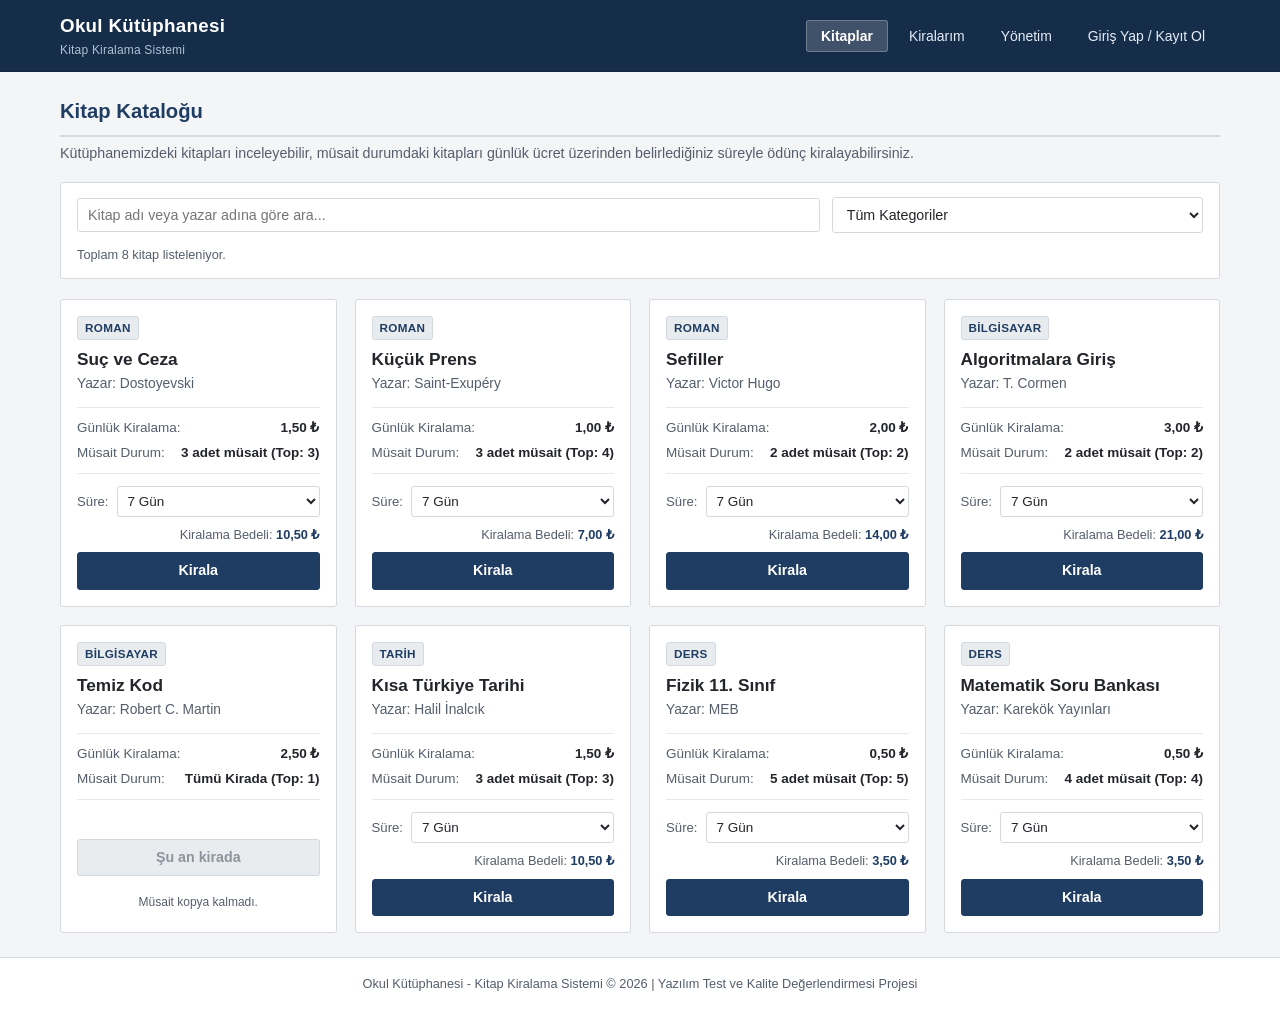
==== index.html @ 2427d93e "Okul Kütüphanesi - Kitap Kiralama Sistemi ilk sürüm" ====
<!DOCTYPE html>
<html lang="tr">
<head>
    <meta charset="UTF-8">
    <meta name="viewport" content="width=device-width, initial-scale=1.0">
    <title>Okul Kütüphanesi - Kitap Kiralama Sistemi</title>
    <link rel="stylesheet" href="css/stil.css">
</head>
<body>

    <!-- ÜST BAR (NAVİGASYON) -->
    <header class="ust-bar">
        <div class="ust-bar-icerik">
            <div class="site-baslik-alani">
                <a href="#kitaplar" class="site-ana-baslik" id="logo-link">Okul Kütüphanesi</a>
                <span class="site-alt-baslik">Kitap Kiralama Sistemi</span>
            </div>

            <nav class="ana-menu" aria-label="Ana Menü">
                <button type="button" class="menu-butonu aktif" id="menu-btn-kitaplar" data-hedef="kitaplar">Kitaplar</button>
                <button type="button" class="menu-butonu" id="menu-btn-kiralarim" data-hedef="kiralarim">Kiralarım</button>
                <button type="button" class="menu-butonu" id="menu-btn-yonetim" data-hedef="yonetim">Yönetim</button>
                <button type="button" class="menu-butonu" id="menu-btn-giris" data-hedef="giris">Giriş Yap / Kayıt Ol</button>

                <!-- Giriş Yapmış Kullanıcı Alanı -->
                <div class="kullanici-bilgi-kapsayici" id="kullanici-alani" style="display: none;">
                    <span class="kullanici-etiket">
                        <span class="kullanici-adi-vurgu" id="kullanici-adi-gostergesi">Ahmet Yılmaz</span>
                        <span id="kullanici-rol-gostergesi">(Öğrenci)</span>
                    </span>
                    <button type="button" class="cikis-butonu" id="btn-cikis-yap">Çıkış</button>
                </div>
            </nav>
        </div>
    </header>

    <!-- ANA İÇERİK BÖLÜMÜ -->
    <main class="ana-icerik">

        <!-- ==================== 1. SAYFA: KİTAP KATALOĞU ==================== -->
        <section id="sayfa-kitaplar" class="sayfa-bolumu aktif-sayfa" aria-labelledby="baslik-katalog">
            <h1 class="bolum-basligi" id="baslik-katalog">Kitap Kataloğu</h1>
            <p class="bolum-aciklama">Kütüphanemizdeki kitapları inceleyebilir, müsait durumdaki kitapları günlük ücret üzerinden belirlediğiniz süreyle ödünç kiralayabilirsiniz.</p>

            <!-- Arama ve Kategori Filtresi -->
            <div class="arama-ve-filtre-bari">
                <div class="arama-kutusu-alani">
                    <input type="text" id="katalog-arama-input" class="form-kontrol" placeholder="Kitap adı veya yazar adına göre ara..." aria-label="Kitap veya yazar ara">
                </div>
                <div class="filtre-kutusu-alani">
                    <select id="katalog-kategori-select" class="form-kontrol" aria-label="Kategoriye göre filtrele">
                        <option value="">Tüm Kategoriler</option>
                    </select>
                </div>
                <div class="arama-bilgi-metni" id="katalog-filtre-bilgisi">Toplam 8 kitap listeleniyor.</div>
            </div>

            <!-- Kitap Kartları Grid Alanı -->
            <div class="kitap-grid" id="kitap-listesi-kapsayici">
                <!-- JavaScript ile dinamik olarak doldurulacaktır -->
            </div>
        </section>

        <!-- ==================== 2. SAYFA: GİRİŞ VE KAYIT ==================== -->
        <section id="sayfa-giris" class="sayfa-bolumu" aria-labelledby="baslik-giris-kayit">
            <h1 class="bolum-basligi" id="baslik-giris-kayit">Öğrenci & Yönetici Girişi</h1>
            <p class="bolum-aciklama">Kitap kiralamak veya kütüphane yönetim işlemlerini gerçekleştirmek için lütfen giriş yapınız.</p>

            <!-- Deneme Hesapları Bilgilendirmesi -->
            <div class="deneme-hesaplari-kutusu">
                <strong>Yazılım Testi İçin Hazır Deneme Hesapları:</strong>
                <ul>
                    <li><strong>Öğrenci Hesabı:</strong> Okul No: <code>1001</code> | Şifre: <code>1234</code></li>
                    <li><strong>Yönetici (Kütüphaneci):</strong> Kullanıcı Adı: <code>admin</code> | Şifre: <code>admin123</code></li>
                </ul>
            </div>

            <div class="giris-kayit-izgara">
                <!-- Giriş Yap Kutusu -->
                <div class="panel">
                    <h2 class="panel-baslik">Giriş Yap</h2>
                    <div id="giris-mesaj-kutusu" class="form-mesaj" role="alert"></div>
                    <form id="form-giris" autocomplete="off">
                        <div class="form-satiri">
                            <label for="giris-okul-no">Okul Numarası / Yönetici Adı</label>
                            <input type="text" id="giris-okul-no" class="form-kontrol" placeholder="Örn: 1001 veya admin" required>
                        </div>
                        <div class="form-satiri">
                            <label for="giris-sifre">Şifre</label>
                            <input type="password" id="giris-sifre" class="form-kontrol" placeholder="Şifrenizi giriniz" required>
                        </div>
                        <button type="submit" class="buton" style="width: 100%;">Giriş Yap</button>
                    </form>
                </div>

                <!-- Kayıt Ol Kutusu -->
                <div class="panel">
                    <h2 class="panel-baslik">Yeni Öğrenci Kaydı</h2>
                    <div id="kayit-mesaj-kutusu" class="form-mesaj" role="alert"></div>
                    <form id="form-kayit" autocomplete="off">
                        <div class="form-satiri">
                            <label for="kayit-ad-soyad">Ad Soyad</label>
                            <input type="text" id="kayit-ad-soyad" class="form-kontrol" placeholder="Örn: Zeynep Kaya" required>
                        </div>
                        <div class="form-satiri">
                            <label for="kayit-okul-no">Okul Numarası</label>
                            <input type="text" id="kayit-okul-no" class="form-kontrol" placeholder="Örn: 1042" required>
                            <span class="ipucu">Aynı okul numarasıyla ikinci bir kayıt yapılamaz.</span>
                        </div>
                        <div class="form-satiri">
                            <label for="kayit-sifre">Şifre</label>
                            <input type="password" id="kayit-sifre" class="form-kontrol" placeholder="En az 4 karakter" minlength="4" required>
                            <span class="ipucu">Şifreniz en az 4 karakter uzunluğunda olmalıdır.</span>
                        </div>
                        <button type="submit" class="buton buton-ikincil" style="width: 100%;">Kayıt Ol</button>
                    </form>
                </div>
            </div>
        </section>

        <!-- ==================== 3. SAYFA: KİRALARIM (ÖĞRENCİ) ==================== -->
        <section id="sayfa-kiralarim" class="sayfa-bolumu" aria-labelledby="baslik-kiralarim">
            <h1 class="bolum-basligi" id="baslik-kiralarim">Ödünç Aldığım Kitaplar</h1>
            <p class="bolum-aciklama">Kiraladığınız kitapların alış tarihini, son teslim tarihini, toplam ücretini ve güncel teslim durumunu buradan takip edebilirsiniz.</p>

            <div class="tablo-kapsayici">
                <table class="sade-tablo" aria-label="Kiralanan Kitaplar Tablosu">
                    <thead>
                        <tr>
                            <th>Kitap Adı</th>
                            <th>Alış Tarihi</th>
                            <th>Son Teslim Tarihi</th>
                            <th>Süre</th>
                            <th>Kiralama Ücreti</th>
                            <th>Teslim Durumu</th>
                        </tr>
                    </thead>
                    <tbody id="kiralarim-tablo-govdesi">
                        <!-- JavaScript ile doldurulacaktır -->
                    </tbody>
                </table>
            </div>
        </section>

        <!-- ==================== 4. SAYFA: YÖNETİM PANELİ (YÖNETİCİ) ==================== -->
        <section id="sayfa-yonetim" class="sayfa-bolumu" aria-labelledby="baslik-yonetim">
            <div style="display: flex; justify-content: space-between; align-items: center; flex-wrap: gap: 10px; margin-bottom: 6px;">
                <h1 class="bolum-basligi" id="baslik-yonetim" style="border-bottom: none; margin-bottom: 0; padding-bottom: 0;">Kütüphane Yönetim Paneli</h1>
                <button type="button" class="buton buton-tehlike buton-kucuk" id="btn-verileri-sifirla" title="Tüm verileri başlangıç fabrika durumuna geri alır">Verileri Sıfırla</button>
            </div>
            <p class="bolum-aciklama">Kitap stoğunu güncelleyebilir, yeni kitap ekleyebilir ve teslim bekleyen kiralama işlemlerini kontrol edebilirsiniz.</p>

            <!-- Özet İstatistik Kutuları -->
            <div class="stok-ozet-kutucuklar">
                <div class="ozet-kutusu">
                    <div class="ozet-kutusu-etiket">Toplam Kitap Çeşidi</div>
                    <div class="ozet-kutusu-sayi" id="ozet-toplam-cesit">0</div>
                </div>
                <div class="ozet-kutusu">
                    <div class="ozet-kutusu-etiket">Toplam Kitap Adedi</div>
                    <div class="ozet-kutusu-sayi" id="ozet-toplam-adet">0</div>
                </div>
                <div class="ozet-kutusu">
                    <div class="ozet-kutusu-etiket">Kiradaki Kitap Adedi</div>
                    <div class="ozet-kutusu-sayi" id="ozet-kirada-adet">0</div>
                </div>
                <div class="ozet-kutusu">
                    <div class="ozet-kutusu-etiket">Müsait Kitap Adedi</div>
                    <div class="ozet-kutusu-sayi" id="ozet-musait-adet">0</div>
                </div>
            </div>

            <!-- Yeni Kitap Ekleme Formu -->
            <div class="panel">
                <h2 class="panel-baslik">Yeni Kitap Ekle</h2>
                <form id="form-kitap-ekle" autocomplete="off">
                    <div class="form-grid-3">
                        <div class="form-satiri">
                            <label for="ekle-kitap-adi">Kitap Adı</label>
                            <input type="text" id="ekle-kitap-adi" class="form-kontrol" placeholder="Örn: Nutuk" required>
                        </div>
                        <div class="form-satiri">
                            <label for="ekle-yazar">Yazar</label>
                            <input type="text" id="ekle-yazar" class="form-kontrol" placeholder="Örn: Mustafa Kemal Atatürk" required>
                        </div>
                        <div class="form-satiri">
                            <label for="ekle-kategori">Kategori</label>
                            <input type="text" id="ekle-kategori" class="form-kontrol" placeholder="Örn: Tarih, Roman, Bilgisayar" required>
                        </div>
                    </div>
                    <div class="form-grid-2">
                        <div class="form-satiri">
                            <label for="ekle-adet">Toplam Stok Adedi</label>
                            <input type="number" id="ekle-adet" class="form-kontrol" min="1" step="1" value="1" required>
                        </div>
                        <div class="form-satiri">
                            <label for="ekle-gunluk-ucret">Günlük Kiralama Ücreti (₺)</label>
                            <input type="number" id="ekle-gunluk-ucret" class="form-kontrol" min="0" step="0.25" value="1.00" required>
                        </div>
                    </div>
                    <button type="submit" class="buton">Kitap Ekle</button>
                </form>
            </div>

            <!-- Stok ve Kitap Listesi Tablosu -->
            <div class="panel">
                <h2 class="panel-baslik">Mevcut Kitap Stoğu</h2>
                <div class="tablo-kapsayici">
                    <table class="sade-tablo" aria-label="Kitap Stok Tablosu">
                        <thead>
                            <tr>
                                <th>#ID</th>
                                <th>Kitap Adı</th>
                                <th>Yazar</th>
                                <th>Kategori</th>
                                <th>Günlük Ücret</th>
                                <th>Toplam Adet</th>
                                <th>Kirada</th>
                                <th>Müsait</th>
                                <th>İşlem</th>
                            </tr>
                        </thead>
                        <tbody id="yonetim-stok-tablo-govdesi">
                            <!-- JavaScript ile doldurulacaktır -->
                        </tbody>
                    </table>
                </div>
            </div>

            <!-- Tüm Kiralamalar ve Teslim Alma Tablosu -->
            <div class="panel">
                <h2 class="panel-baslik">Tüm Kiralama Kayıtları & Teslim Alma</h2>
                <div class="tablo-kapsayici">
                    <table class="sade-tablo" aria-label="Tüm Kiralamalar Tablosu">
                        <thead>
                            <tr>
                                <th>#Kira No</th>
                                <th>Öğrenci Adı (No)</th>
                                <th>Kitap Adı</th>
                                <th>Alış Tarihi</th>
                                <th>Son Teslim</th>
                                <th>Ücret</th>
                                <th>Durum / Gecikme</th>
                                <th>İşlem</th>
                            </tr>
                        </thead>
                        <tbody id="yonetim-kiralamalar-tablo-govdesi">
                            <!-- JavaScript ile doldurulacaktır -->
                        </tbody>
                    </table>
                </div>
            </div>
        </section>

    </main>

    <!-- BİLDİRİM ÇUBUĞU (TOAST) -->
    <div id="bildirim-cubugu" class="bildirim-cubugu" role="status" aria-live="polite"></div>

    <!-- ALT BİLGİ (FOOTER) -->
    <footer class="alt-bilgi">
        Okul Kütüphanesi - Kitap Kiralama Sistemi &copy; 2026 | Yazılım Test ve Kalite Değerlendirmesi Projesi
    </footer>

    <!-- SCRIPT DOSYALARI -->
    <script src="js/veri.js"></script>
    <script src="js/islemler.js"></script>
    <script src="js/arayuz.js"></script>
</body>
</html>
---- css/stil.css ----
/* ===================================================
   Okul Kütüphanesi - Kitap Kiralama Sistemi
   Stil Dosyası (Sade, Kurumsal ve Erişilebilir Tasarım)
   =================================================== */

:root {
    --ana-renk: #1f3d63;
    --ana-renk-hover: #162d4a;
    --ust-bar-arka: #162d4a;
    --ust-bar-yazi: #ffffff;
    --ust-bar-ikincil: #b0c0d4;
    --zemin-arka: #f4f5f7;
    --kart-arka: #ffffff;
    --yazi-ana: #22252a;
    --yazi-ikincil: #555e6b;
    --kenarlik: #d4d8df;
    --kenarlik-acik: #e5e8ec;
    --tablo-baslik-arka: #ebedf2;
    --tablo-cizgi: #e1e4e8;
    --pasif-renk: #8c939d;
    --pasif-arka: #e9ecef;
    --hata-renk: #a81c1c;
    --hata-arka: #fbeae8;
    --basari-renk: #1f6e43;
    --basari-arka: #eaf6ee;
    --uyari-renk: #925400;
    --uyari-arka: #fffbe6;
    --odak-renk: #005fb8;
    --kose-yuvarlak: 3px;
    --yazi-boyutu-govde: 15px;
}

/* Koyu Mod Desteği (prefers-color-scheme: dark) */
@media (prefers-color-scheme: dark) {
    :root {
        --ana-renk: #3b6ba5;
        --ana-renk-hover: #4d80c0;
        --ust-bar-arka: #0f1d30;
        --ust-bar-yazi: #ffffff;
        --ust-bar-ikincil: #8ca3c2;
        --zemin-arka: #14171c;
        --kart-arka: #1d2127;
        --yazi-ana: #e2e5eb;
        --yazi-ikincil: #9aa2af;
        --kenarlik: #2e3540;
        --kenarlik-acik: #262c35;
        --tablo-baslik-arka: #232832;
        --tablo-cizgi: #2a313d;
        --pasif-renk: #667080;
        --pasif-arka: #262c36;
        --hata-renk: #ff7b72;
        --hata-arka: #381a1a;
        --basari-renk: #56d364;
        --basari-arka: #16331e;
        --uyari-renk: #e3b341;
        --uyari-arka: #33280e;
        --odak-renk: #58a6ff;
    }
}

* {
    box-sizing: border-box;
    margin: 0;
    padding: 0;
}

html {
    font-size: var(--yazi-boyutu-govde);
}

body {
    font-family: -apple-system, BlinkMacSystemFont, "Segoe UI", Roboto, "Helvetica Neue", Arial, sans-serif;
    font-size: 1rem;
    line-height: 1.5;
    color: var(--yazi-ana);
    background-color: var(--zemin-arka);
    min-height: 100vh;
    display: flex;
    flex-direction: column;
}

/* Erişilebilirlik ve Klavye Odaklanma */
a:focus-visible,
button:focus-visible,
input:focus-visible,
select:focus-visible {
    outline: 2px solid var(--odak-renk);
    outline-offset: 1px;
}

/* ===================== ÜST BAR (HEADER) ===================== */
.ust-bar {
    background-color: var(--ust-bar-arka);
    color: var(--ust-bar-yazi);
    border-bottom: 1px solid rgba(0, 0, 0, 0.15);
}

.ust-bar-icerik {
    max-width: 1200px;
    margin: 0 auto;
    padding: 12px 20px;
    display: flex;
    justify-content: space-between;
    align-items: center;
    flex-wrap: wrap;
    gap: 12px;
}

.site-baslik-alani {
    display: flex;
    flex-direction: column;
}

.site-ana-baslik {
    font-size: 1.25rem;
    font-weight: 600;
    letter-spacing: 0.3px;
    color: var(--ust-bar-yazi);
    text-decoration: none;
}

.site-alt-baslik {
    font-size: 0.8rem;
    color: var(--ust-bar-ikincil);
    letter-spacing: 0.2px;
    margin-top: 1px;
}

.ana-menu {
    display: flex;
    align-items: center;
    gap: 6px;
    flex-wrap: wrap;
}

.menu-butonu {
    background: transparent;
    color: #e5edf7;
    border: 1px solid transparent;
    padding: 7px 14px;
    font-size: 0.93rem;
    font-family: inherit;
    cursor: pointer;
    border-radius: var(--kose-yuvarlak);
    text-decoration: none;
    transition: background-color 0.15s ease, border-color 0.15s ease;
}

.menu-butonu:hover {
    background-color: rgba(255, 255, 255, 0.08);
}

.menu-butonu.aktif {
    background-color: rgba(255, 255, 255, 0.18);
    color: #ffffff;
    font-weight: 600;
    border-color: rgba(255, 255, 255, 0.25);
}

.kullanici-bilgi-kapsayici {
    display: flex;
    align-items: center;
    gap: 10px;
    margin-left: 10px;
    padding-left: 12px;
    border-left: 1px solid rgba(255, 255, 255, 0.2);
}

.kullanici-etiket {
    font-size: 0.85rem;
    color: var(--ust-bar-ikincil);
}

.kullanici-adi-vurgu {
    color: #ffffff;
    font-weight: 600;
}

.cikis-butonu {
    background-color: transparent;
    color: #ffd2cc;
    border: 1px solid rgba(255, 210, 204, 0.35);
    padding: 5px 10px;
    font-size: 0.85rem;
    border-radius: var(--kose-yuvarlak);
    cursor: pointer;
    font-family: inherit;
}

.cikis-butonu:hover {
    background-color: rgba(255, 210, 204, 0.12);
}

/* ===================== ANA GÖVDE VE İÇERİK ===================== */
.ana-icerik {
    max-width: 1200px;
    width: 100%;
    margin: 24px auto;
    padding: 0 20px;
    flex: 1;
}

.sayfa-bolumu {
    display: none;
}

.sayfa-bolumu.aktif-sayfa {
    display: block;
}

.bolum-basligi {
    font-size: 1.35rem;
    font-weight: 600;
    color: var(--ana-renk);
    margin-bottom: 6px;
    border-bottom: 2px solid var(--kenarlik);
    padding-bottom: 8px;
}

.bolum-aciklama {
    font-size: 0.95rem;
    color: var(--yazi-ikincil);
    margin-bottom: 18px;
}

/* ===================== KARTLAR VE PANELLER ===================== */
.panel {
    background-color: var(--kart-arka);
    border: 1px solid var(--kenarlik);
    border-radius: var(--kose-yuvarlak);
    padding: 18px;
    margin-bottom: 22px;
}

.panel-baslik {
    font-size: 1.1rem;
    font-weight: 600;
    color: var(--ana-renk);
    margin-bottom: 14px;
    padding-bottom: 6px;
    border-bottom: 1px solid var(--kenarlik-acik);
}

/* ===================== FORM ELEMANLARI ===================== */
.form-satiri {
    display: flex;
    flex-direction: column;
    margin-bottom: 14px;
}

.form-satiri label {
    font-size: 0.9rem;
    font-weight: 600;
    margin-bottom: 5px;
    color: var(--yazi-ana);
}

.form-satiri .ipucu {
    font-size: 0.8rem;
    color: var(--yazi-ikincil);
    margin-top: 3px;
}

.form-kontrol {
    width: 100%;
    padding: 8px 10px;
    font-size: 0.95rem;
    font-family: inherit;
    border: 1px solid var(--kenarlik);
    border-radius: var(--kose-yuvarlak);
    background-color: var(--kart-arka);
    color: var(--yazi-ana);
}

.form-kontrol:focus {
    border-color: var(--ana-renk);
}

.form-kontrol:disabled {
    background-color: var(--pasif-arka);
    color: var(--pasif-renk);
    cursor: not-allowed;
}

.form-grid-2 {
    display: grid;
    grid-template-columns: 1fr 1fr;
    gap: 14px;
}

.form-grid-3 {
    display: grid;
    grid-template-columns: 1fr 1fr 1fr;
    gap: 14px;
}

/* Butonlar */
.buton {
    display: inline-block;
    padding: 8px 16px;
    font-size: 0.95rem;
    font-weight: 600;
    font-family: inherit;
    text-align: center;
    border: 1px solid var(--ana-renk);
    background-color: var(--ana-renk);
    color: #ffffff;
    border-radius: var(--kose-yuvarlak);
    cursor: pointer;
    text-decoration: none;
    line-height: 1.4;
}

.buton:hover:not(:disabled) {
    background-color: var(--ana-renk-hover);
    border-color: var(--ana-renk-hover);
}

.buton:disabled {
    background-color: var(--pasif-arka);
    border-color: var(--kenarlik);
    color: var(--pasif-renk);
    cursor: not-allowed;
}

.buton-ikincil {
    background-color: transparent;
    color: var(--yazi-ana);
    border-color: var(--kenarlik);
}

.buton-ikincil:hover:not(:disabled) {
    background-color: var(--pasif-arka);
    border-color: var(--pasif-renk);
}

.buton-tehlike {
    background-color: transparent;
    border-color: var(--hata-renk);
    color: var(--hata-renk);
}

.buton-tehlike:hover:not(:disabled) {
    background-color: var(--hata-renk);
    color: #ffffff;
}

.buton-kucuk {
    padding: 5px 10px;
    font-size: 0.85rem;
}

/* ===================== KATALOG (KİTAPLAR) SAYFASI ===================== */
.arama-ve-filtre-bari {
    background-color: var(--kart-arka);
    border: 1px solid var(--kenarlik);
    border-radius: var(--kose-yuvarlak);
    padding: 14px 16px;
    margin-bottom: 20px;
    display: flex;
    flex-wrap: wrap;
    gap: 12px;
    align-items: center;
}

.arama-kutusu-alani {
    flex: 2;
    min-width: 240px;
}

.filtre-kutusu-alani {
    flex: 1;
    min-width: 180px;
}

.arama-bilgi-metni {
    width: 100%;
    font-size: 0.85rem;
    color: var(--yazi-ikincil);
}

.kitap-grid {
    display: grid;
    grid-template-columns: repeat(auto-fill, minmax(270px, 1fr));
    gap: 18px;
}

.kitap-karti {
    background-color: var(--kart-arka);
    border: 1px solid var(--kenarlik);
    border-radius: var(--kose-yuvarlak);
    padding: 16px;
    display: flex;
    flex-direction: column;
    justify-content: space-between;
}

.kitap-kategori-etiketi {
    display: inline-block;
    align-self: flex-start;
    font-size: 0.78rem;
    font-weight: 600;
    color: var(--ana-renk);
    background-color: var(--pasif-arka);
    border: 1px solid var(--kenarlik);
    padding: 2px 7px;
    border-radius: var(--kose-yuvarlak);
    margin-bottom: 8px;
    text-transform: uppercase;
    letter-spacing: 0.3px;
}

.kitap-adi {
    font-size: 1.15rem;
    font-weight: 600;
    color: var(--yazi-ana);
    margin-bottom: 4px;
    line-height: 1.3;
}

.kitap-yazari {
    font-size: 0.92rem;
    color: var(--yazi-ikincil);
    margin-bottom: 12px;
}

.kitap-bilgi-listesi {
    border-top: 1px solid var(--kenarlik-acik);
    border-bottom: 1px solid var(--kenarlik-acik);
    padding: 10px 0;
    margin-bottom: 12px;
    display: flex;
    flex-direction: column;
    gap: 5px;
    font-size: 0.9rem;
}

.kitap-bilgi-satiri {
    display: flex;
    justify-content: space-between;
}

.kitap-bilgi-satiri .bilgi-etiket {
    color: var(--yazi-ikincil);
}

.kitap-bilgi-satiri .bilgi-deger {
    font-weight: 600;
    color: var(--yazi-ana);
}

.stok-var {
    color: var(--basari-renk);
}

.stok-yok {
    color: var(--hata-renk);
}

.kiralama-secim-alani {
    display: flex;
    flex-direction: column;
    gap: 8px;
}

.sure-secimi-satiri {
    display: flex;
    align-items: center;
    gap: 8px;
    font-size: 0.88rem;
}

.sure-secimi-satiri label {
    color: var(--yazi-ikincil);
}

.sure-select {
    flex: 1;
    padding: 6px;
    font-size: 0.9rem;
    font-family: inherit;
    border: 1px solid var(--kenarlik);
    border-radius: var(--kose-yuvarlak);
    background-color: var(--kart-arka);
    color: var(--yazi-ana);
}

.hesaplanan-ucret-alani {
    font-size: 0.85rem;
    color: var(--yazi-ikincil);
    text-align: right;
    min-height: 1.2rem;
}

.hesaplanan-ucret-alani strong {
    color: var(--ana-renk);
}

.kitap-kirala-butonu {
    width: 100%;
}

.zaten-kirada-uyarisi {
    font-size: 0.8rem;
    color: var(--uyari-renk);
    background-color: var(--uyari-arka);
    border: 1px solid var(--kenarlik);
    padding: 5px 8px;
    border-radius: var(--kose-yuvarlak);
    text-align: center;
    margin-top: 4px;
}

.bos-sonuc-kutusu {
    grid-column: 1 / -1;
    background-color: var(--kart-arka);
    border: 1px dashed var(--kenarlik);
    border-radius: var(--kose-yuvarlak);
    padding: 30px 20px;
    text-align: center;
    color: var(--yazi-ikincil);
}

/* ===================== GİRİŞ & KAYIT SAYFASI ===================== */
.giris-kayit-izgara {
    display: grid;
    grid-template-columns: 1fr 1fr;
    gap: 22px;
}

.deneme-hesaplari-kutusu {
    background-color: var(--tablo-baslik-arka);
    border: 1px solid var(--kenarlik);
    border-radius: var(--kose-yuvarlak);
    padding: 10px 14px;
    margin-bottom: 14px;
    font-size: 0.86rem;
    color: var(--yazi-ikincil);
}

.deneme-hesaplari-kutusu strong {
    color: var(--yazi-ana);
}

.deneme-hesaplari-kutusu ul {
    margin-left: 18px;
    margin-top: 4px;
}

.form-mesaj {
    padding: 8px 12px;
    border-radius: var(--kose-yuvarlak);
    font-size: 0.9rem;
    margin-bottom: 12px;
    display: none;
}

.form-mesaj.hata {
    display: block;
    background-color: var(--hata-arka);
    border: 1px solid var(--hata-renk);
    color: var(--hata-renk);
}

.form-mesaj.basari {
    display: block;
    background-color: var(--basari-arka);
    border: 1px solid var(--basari-renk);
    color: var(--basari-renk);
}

/* ===================== TABLOLAR ===================== */
.tablo-kapsayici {
    width: 100%;
    overflow-x: auto;
    border: 1px solid var(--kenarlik);
    border-radius: var(--kose-yuvarlak);
    background-color: var(--kart-arka);
}

.sade-tablo {
    width: 100%;
    border-collapse: collapse;
    font-size: 0.92rem;
    text-align: left;
}

.sade-tablo th {
    background-color: var(--tablo-baslik-arka);
    color: var(--yazi-ana);
    font-weight: 600;
    padding: 10px 12px;
    border-bottom: 2px solid var(--kenarlik);
    white-space: nowrap;
}

.sade-tablo td {
    padding: 10px 12px;
    border-bottom: 1px solid var(--tablo-cizgi);
    color: var(--yazi-ana);
    vertical-align: middle;
}

.sade-tablo tr:last-child td {
    border-bottom: none;
}

.sade-tablo tr:hover {
    background-color: rgba(0, 0, 0, 0.02);
}

/* Durum Rozetleri */
.durum-etiket {
    display: inline-block;
    padding: 3px 8px;
    font-size: 0.8rem;
    font-weight: 600;
    border-radius: var(--kose-yuvarlak);
    border: 1px solid transparent;
    white-space: nowrap;
}

.durum-etiket.devam {
    background-color: var(--basari-arka);
    color: var(--basari-renk);
    border-color: rgba(31, 110, 67, 0.25);
}

.durum-etiket.gecikti {
    background-color: var(--hata-arka);
    color: var(--hata-renk);
    border-color: rgba(168, 28, 28, 0.25);
}

.durum-etiket.teslim {
    background-color: var(--pasif-arka);
    color: var(--yazi-ikincil);
    border-color: var(--kenarlik);
}

.tablo-bos-mesaj {
    padding: 20px;
    text-align: center;
    color: var(--yazi-ikincil);
    font-size: 0.95rem;
}

/* ===================== YÖNETİM PANELİ ÖZEL ELEMANLARI ===================== */
.yonetim-ust-aksiyonlar {
    display: flex;
    justify-content: flex-end;
    margin-bottom: 14px;
}

.stok-ozet-kutucuklar {
    display: grid;
    grid-template-columns: repeat(auto-fit, minmax(180px, 1fr));
    gap: 14px;
    margin-bottom: 20px;
}

.ozet-kutusu {
    background-color: var(--kart-arka);
    border: 1px solid var(--kenarlik);
    border-radius: var(--kose-yuvarlak);
    padding: 14px;
    text-align: center;
}

.ozet-kutusu-sayi {
    font-size: 1.6rem;
    font-weight: 600;
    color: var(--ana-renk);
    margin-top: 4px;
}

.ozet-kutusu-etiket {
    font-size: 0.85rem;
    color: var(--yazi-ikincil);
}

/* ===================== ALT BİLDİRİM ÇUBUĞU (TOAST) ===================== */
.bildirim-cubugu {
    position: fixed;
    bottom: 20px;
    right: 20px;
    max-width: 420px;
    background-color: #1f3d63;
    color: #ffffff;
    padding: 12px 18px;
    border-radius: var(--kose-yuvarlak);
    border-left: 5px solid #ffffff;
    font-size: 0.93rem;
    box-shadow: 0 2px 6px rgba(0, 0, 0, 0.2);
    z-index: 9999;
    display: none;
}

.bildirim-cubugu.gorunur {
    display: block;
}

.bildirim-cubugu.hata {
    background-color: #8c1717;
    border-left-color: #ffcccc;
}

.bildirim-cubugu.uyari {
    background-color: #875200;
    border-left-color: #ffe6aa;
}

.bildirim-cubugu.basari {
    background-color: #1a5e38;
    border-left-color: #bbf0cb;
}

/* ===================== ALT BİLGİ (FOOTER) ===================== */
.alt-bilgi {
    background-color: var(--kart-arka);
    border-top: 1px solid var(--kenarlik);
    padding: 16px 20px;
    margin-top: auto;
    font-size: 0.85rem;
    color: var(--yazi-ikincil);
    text-align: center;
}

/* ===================== MOBİL VE DUYARLI TASARIM ===================== */
@media (max-width: 768px) {
    .ust-bar-icerik {
        flex-direction: column;
        align-items: flex-start;
    }

    .ana-menu {
        width: 100%;
        justify-content: flex-start;
        padding-top: 6px;
    }

    .kullanici-bilgi-kapsayici {
        width: 100%;
        margin-left: 0;
        padding-left: 0;
        border-left: none;
        border-top: 1px solid rgba(255, 255, 255, 0.15);
        padding-top: 8px;
        justify-content: space-between;
    }

    .giris-kayit-izgara {
        grid-template-columns: 1fr;
    }

    .form-grid-2,
    .form-grid-3 {
        grid-template-columns: 1fr;
    }

    .kitap-grid {
        grid-template-columns: 1fr;
    }

    .bildirim-cubugu {
        left: 15px;
        right: 15px;
        bottom: 15px;
        max-width: none;
    }
}
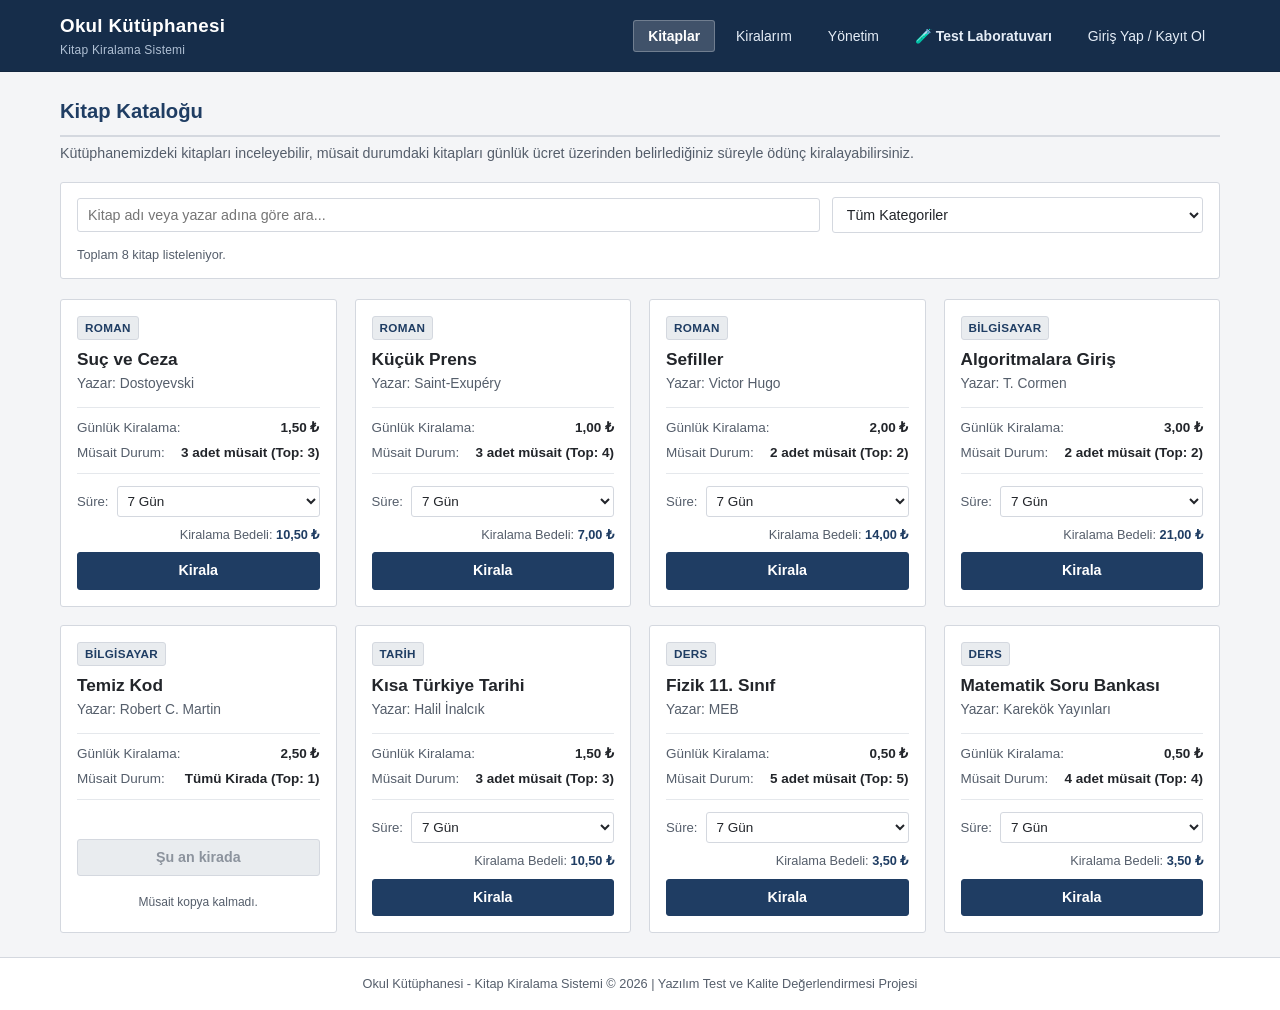
==== commit 74c74d11: "ITU BIDB yazilim testi surecleri, test laboratuvari, PowerPoint sunumu ve test raporu eklendi" ====
--- a/index.html
+++ b/index.html
@@ -20,6 +20,7 @@
                 <button type="button" class="menu-butonu aktif" id="menu-btn-kitaplar" data-hedef="kitaplar">Kitaplar</button>
                 <button type="button" class="menu-butonu" id="menu-btn-kiralarim" data-hedef="kiralarim">Kiralarım</button>
                 <button type="button" class="menu-butonu" id="menu-btn-yonetim" data-hedef="yonetim">Yönetim</button>
+                <button type="button" class="menu-butonu" id="menu-btn-test" data-hedef="test" style="font-weight: 600;">🧪 Test Laboratuvarı</button>
                 <button type="button" class="menu-butonu" id="menu-btn-giris" data-hedef="giris">Giriş Yap / Kayıt Ol</button>
 
                 <!-- Giriş Yapmış Kullanıcı Alanı -->
@@ -252,6 +253,50 @@
             </div>
         </section>
 
+        <!-- ==================== 5. SAYFA: YAZILIM TEST LABORATUVARI (İTÜ BİDB) ==================== -->
+        <section id="sayfa-test" class="sayfa-bolumu" aria-labelledby="baslik-test">
+            <div style="display: flex; justify-content: space-between; align-items: center; flex-wrap: wrap; gap: 12px; margin-bottom: 12px;">
+                <div>
+                    <h1 class="bolum-basligi" id="baslik-test" style="border-bottom: none; margin-bottom: 4px; padding-bottom: 0;">🧪 Yazılım Test Laboratuvarı</h1>
+                    <span style="font-size: 0.85rem; color: var(--yazi-ikincil); font-weight: 500;">İTÜ BİDB "Yazılım Testi ve Test Süreçleri" Metodolojisine Uygun Canlı Test Süiti</span>
+                </div>
+                <div style="display: flex; gap: 10px; flex-wrap: wrap;">
+                    <a href="sunum.html" target="_blank" class="buton buton-ikincil" style="text-decoration: none; display: inline-flex; align-items: center; gap: 6px; padding: 7px 14px;">
+                        📊 Sunum Slaytlarını Aç
+                    </a>
+                    <button type="button" class="buton" id="btn-testleri-calistir" style="display: inline-flex; align-items: center; gap: 6px; padding: 7px 14px;">
+                        ▶ Tüm Testleri Çalıştır
+                    </button>
+                </div>
+            </div>
+            <p class="bolum-aciklama">Bu modül, sistemin İTÜ BİDB makalesindeki tüm dinamik test aşamalarından (Birim, Tümleyim, Regresyon, Zorlanım/Performans, Kullanıcı Kabul, Beyaz ve Kara Kutu) otomatik olarak geçirilmesini ve doğrulanmasını sağlar.</p>
+
+            <!-- Test Özet Metrikleri -->
+            <div class="stok-ozet-kutucuklar" style="margin-bottom: 20px;">
+                <div class="ozet-kutusu">
+                    <div class="ozet-kutusu-etiket">Toplam Koşulan Test</div>
+                    <div class="ozet-kutusu-sayi" id="test-ozet-toplam" style="color: var(--ana-renk);">0</div>
+                </div>
+                <div class="ozet-kutusu">
+                    <div class="ozet-kutusu-etiket">Başarılı (Passed)</div>
+                    <div class="ozet-kutusu-sayi" id="test-ozet-basarili" style="color: var(--basari-renk);">0</div>
+                </div>
+                <div class="ozet-kutusu">
+                    <div class="ozet-kutusu-etiket">Başarısız (Failed)</div>
+                    <div class="ozet-kutusu-sayi" id="test-ozet-basarisiz" style="color: var(--hata-renk);">0</div>
+                </div>
+                <div class="ozet-kutusu">
+                    <div class="ozet-kutusu-etiket">Başarı Oranı</div>
+                    <div class="ozet-kutusu-sayi" id="test-ozet-oran" style="color: var(--basari-renk);">%100</div>
+                </div>
+            </div>
+
+            <!-- Test Aşamaları ve Canlı Sonuç Paneli -->
+            <div id="test-sonuclari-kapsayici">
+                <!-- JavaScript ile kategori kategori doldurulacaktır -->
+            </div>
+        </section>
+
     </main>
 
     <!-- BİLDİRİM ÇUBUĞU (TOAST) -->
@@ -265,6 +310,7 @@
     <!-- SCRIPT DOSYALARI -->
     <script src="js/veri.js"></script>
     <script src="js/islemler.js"></script>
+    <script src="js/testler.js"></script>
     <script src="js/arayuz.js"></script>
 </body>
 </html>
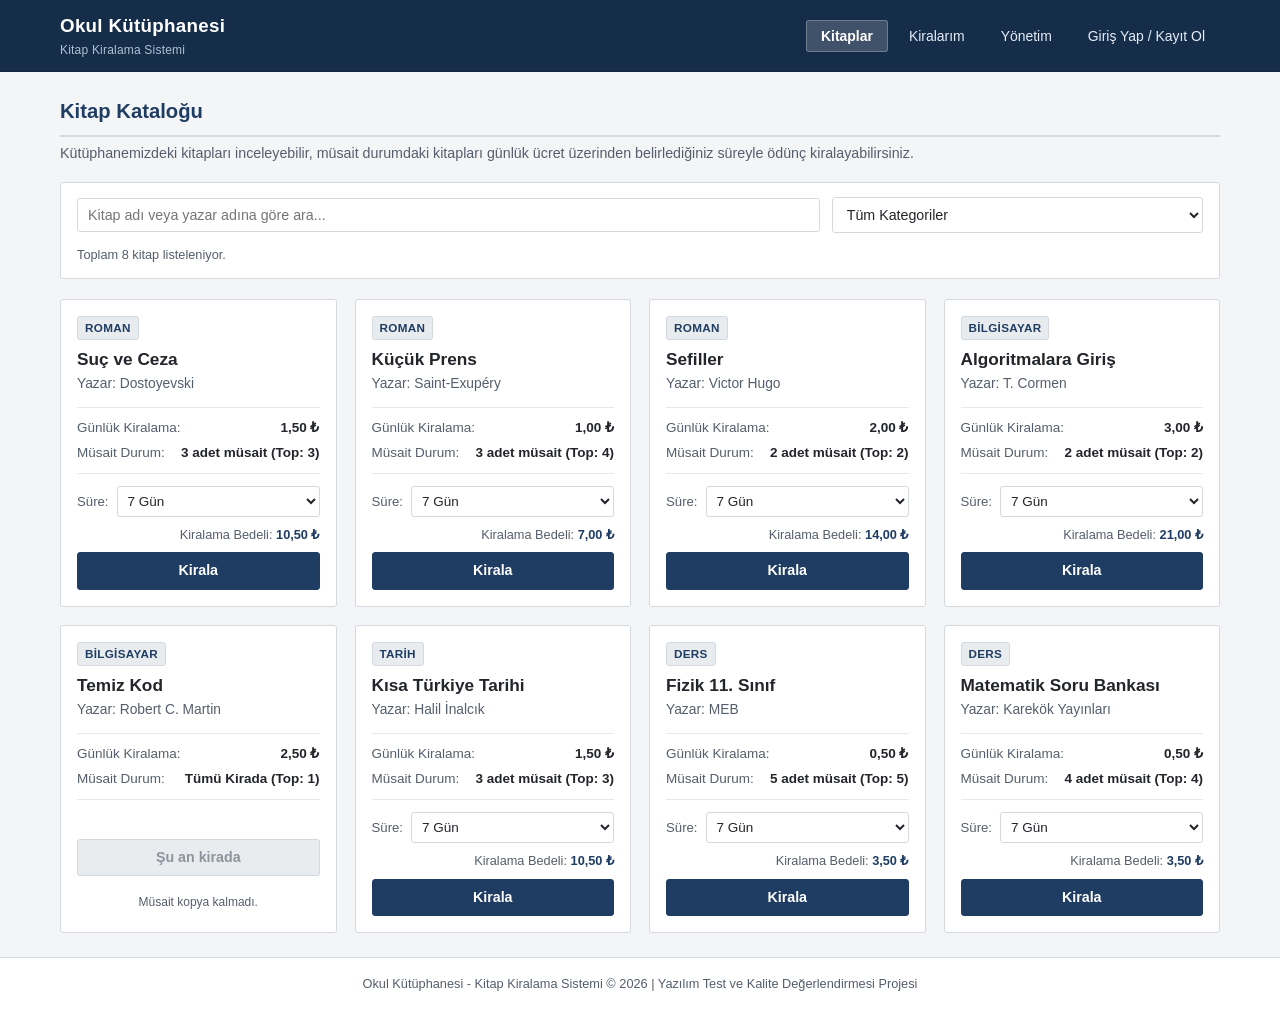
==== commit 76e6bf08: "Test laboratuvari arayuzden kaldirildi, saf kutuphane sitesine donusturuldu ve manuel test rehberi e" ====
--- a/index.html
+++ b/index.html
@@ -20,7 +20,6 @@
                 <button type="button" class="menu-butonu aktif" id="menu-btn-kitaplar" data-hedef="kitaplar">Kitaplar</button>
                 <button type="button" class="menu-butonu" id="menu-btn-kiralarim" data-hedef="kiralarim">Kiralarım</button>
                 <button type="button" class="menu-butonu" id="menu-btn-yonetim" data-hedef="yonetim">Yönetim</button>
-                <button type="button" class="menu-butonu" id="menu-btn-test" data-hedef="test" style="font-weight: 600;">🧪 Test Laboratuvarı</button>
                 <button type="button" class="menu-butonu" id="menu-btn-giris" data-hedef="giris">Giriş Yap / Kayıt Ol</button>
 
                 <!-- Giriş Yapmış Kullanıcı Alanı -->
@@ -253,50 +252,6 @@
             </div>
         </section>
 
-        <!-- ==================== 5. SAYFA: YAZILIM TEST LABORATUVARI (İTÜ BİDB) ==================== -->
-        <section id="sayfa-test" class="sayfa-bolumu" aria-labelledby="baslik-test">
-            <div style="display: flex; justify-content: space-between; align-items: center; flex-wrap: wrap; gap: 12px; margin-bottom: 12px;">
-                <div>
-                    <h1 class="bolum-basligi" id="baslik-test" style="border-bottom: none; margin-bottom: 4px; padding-bottom: 0;">🧪 Yazılım Test Laboratuvarı</h1>
-                    <span style="font-size: 0.85rem; color: var(--yazi-ikincil); font-weight: 500;">İTÜ BİDB "Yazılım Testi ve Test Süreçleri" Metodolojisine Uygun Canlı Test Süiti</span>
-                </div>
-                <div style="display: flex; gap: 10px; flex-wrap: wrap;">
-                    <a href="sunum.html" target="_blank" class="buton buton-ikincil" style="text-decoration: none; display: inline-flex; align-items: center; gap: 6px; padding: 7px 14px;">
-                        📊 Sunum Slaytlarını Aç
-                    </a>
-                    <button type="button" class="buton" id="btn-testleri-calistir" style="display: inline-flex; align-items: center; gap: 6px; padding: 7px 14px;">
-                        ▶ Tüm Testleri Çalıştır
-                    </button>
-                </div>
-            </div>
-            <p class="bolum-aciklama">Bu modül, sistemin İTÜ BİDB makalesindeki tüm dinamik test aşamalarından (Birim, Tümleyim, Regresyon, Zorlanım/Performans, Kullanıcı Kabul, Beyaz ve Kara Kutu) otomatik olarak geçirilmesini ve doğrulanmasını sağlar.</p>
-
-            <!-- Test Özet Metrikleri -->
-            <div class="stok-ozet-kutucuklar" style="margin-bottom: 20px;">
-                <div class="ozet-kutusu">
-                    <div class="ozet-kutusu-etiket">Toplam Koşulan Test</div>
-                    <div class="ozet-kutusu-sayi" id="test-ozet-toplam" style="color: var(--ana-renk);">0</div>
-                </div>
-                <div class="ozet-kutusu">
-                    <div class="ozet-kutusu-etiket">Başarılı (Passed)</div>
-                    <div class="ozet-kutusu-sayi" id="test-ozet-basarili" style="color: var(--basari-renk);">0</div>
-                </div>
-                <div class="ozet-kutusu">
-                    <div class="ozet-kutusu-etiket">Başarısız (Failed)</div>
-                    <div class="ozet-kutusu-sayi" id="test-ozet-basarisiz" style="color: var(--hata-renk);">0</div>
-                </div>
-                <div class="ozet-kutusu">
-                    <div class="ozet-kutusu-etiket">Başarı Oranı</div>
-                    <div class="ozet-kutusu-sayi" id="test-ozet-oran" style="color: var(--basari-renk);">%100</div>
-                </div>
-            </div>
-
-            <!-- Test Aşamaları ve Canlı Sonuç Paneli -->
-            <div id="test-sonuclari-kapsayici">
-                <!-- JavaScript ile kategori kategori doldurulacaktır -->
-            </div>
-        </section>
-
     </main>
 
     <!-- BİLDİRİM ÇUBUĞU (TOAST) -->
@@ -310,7 +265,6 @@
     <!-- SCRIPT DOSYALARI -->
     <script src="js/veri.js"></script>
     <script src="js/islemler.js"></script>
-    <script src="js/testler.js"></script>
     <script src="js/arayuz.js"></script>
 </body>
 </html>
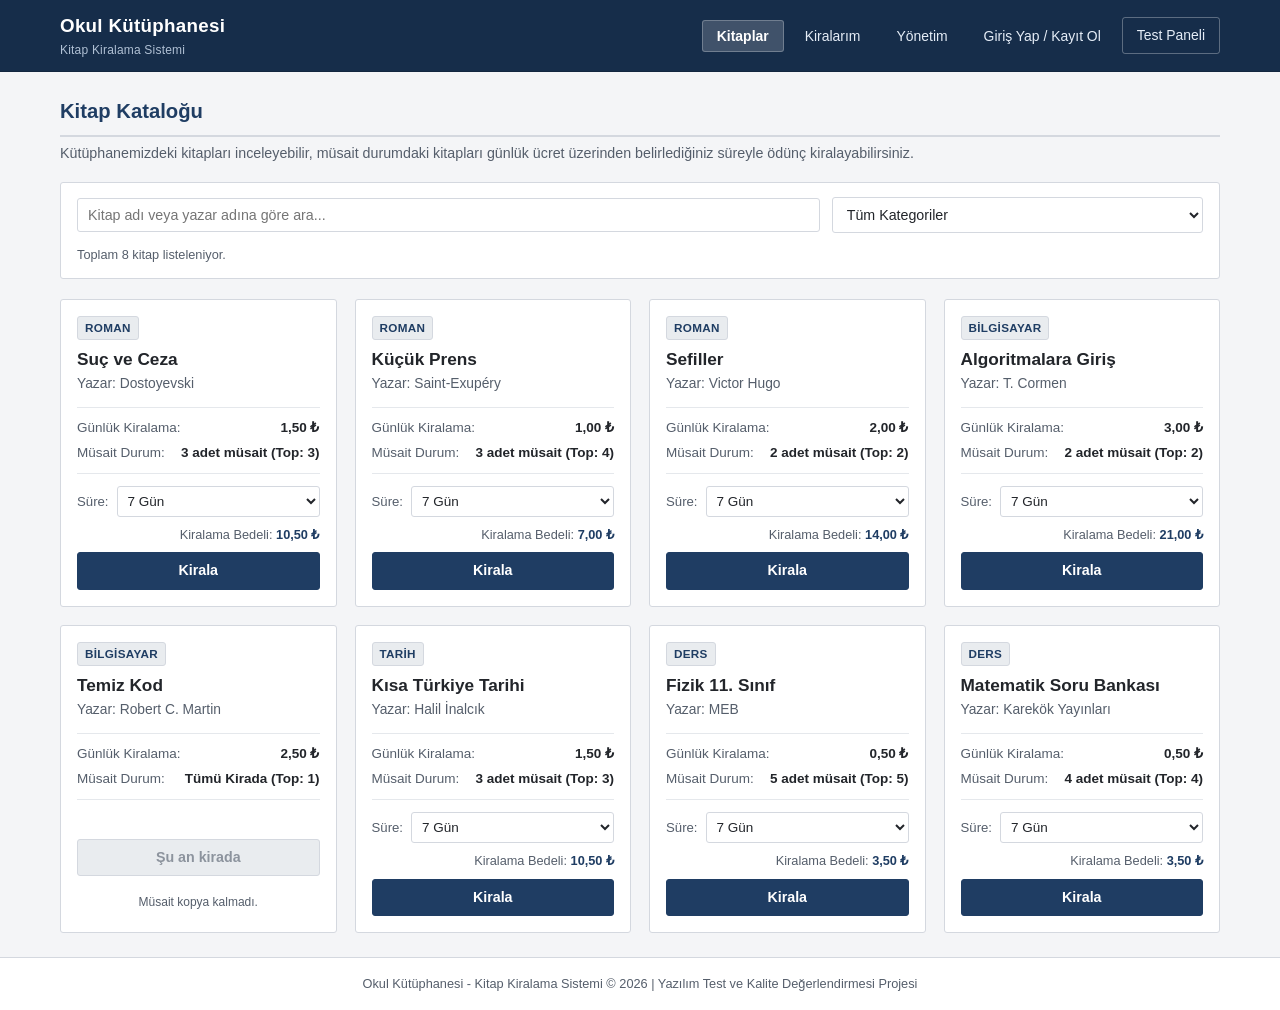
==== commit 9bfa788c: "Ana menuye test paneli baglantisi eklendi" ====
--- a/index.html
+++ b/index.html
@@ -21,6 +21,7 @@
                 <button type="button" class="menu-butonu" id="menu-btn-kiralarim" data-hedef="kiralarim">Kiralarım</button>
                 <button type="button" class="menu-butonu" id="menu-btn-yonetim" data-hedef="yonetim">Yönetim</button>
                 <button type="button" class="menu-butonu" id="menu-btn-giris" data-hedef="giris">Giriş Yap / Kayıt Ol</button>
+                <a href="test_paneli.html" class="menu-linki" id="menu-link-test" title="Yazılım test panelini aç">Test Paneli</a>
 
                 <!-- Giriş Yapmış Kullanıcı Alanı -->
                 <div class="kullanici-bilgi-kapsayici" id="kullanici-alani" style="display: none;">
--- a/css/stil.css
+++ b/css/stil.css
@@ -157,6 +157,22 @@
     border-color: rgba(255, 255, 255, 0.25);
 }
 
+.menu-linki {
+    color: #e5edf7;
+    border: 1px solid rgba(255, 255, 255, 0.3);
+    padding: 7px 14px;
+    font-size: 0.93rem;
+    font-family: inherit;
+    border-radius: var(--kose-yuvarlak);
+    text-decoration: none;
+    transition: background-color 0.15s ease;
+}
+
+.menu-linki:hover {
+    background-color: rgba(255, 255, 255, 0.12);
+    color: #ffffff;
+}
+
 .kullanici-bilgi-kapsayici {
     display: flex;
     align-items: center;
